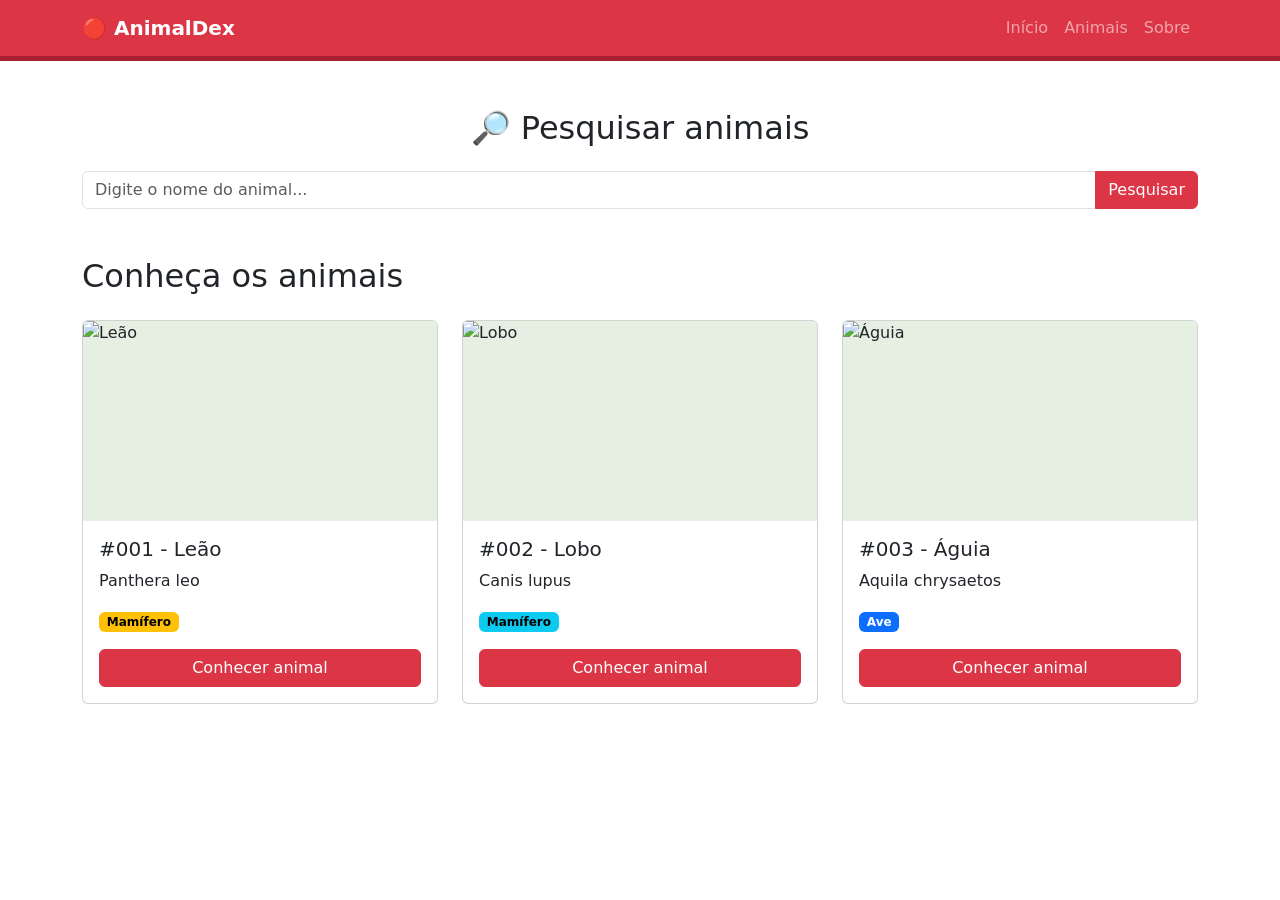
==== index.html @ 1fa8dc2e "salve" ====
<!DOCTYPE html>
<html lang="pt-BR">

<head>
    <meta charset="UTF-8">
    <meta name="viewport" content="width=device-width, initial-scale=1.0">

    <title>AnimalDex | Explore o mundo animal</title>

    <link rel="stylesheet" href="style.css">

    <!-- Fontes -->
    <link rel="preconnect" href="https://fonts.googleapis.com">
    <link rel="preconnect" href="https://fonts.gstatic.com" crossorigin>

    <link
        href="https://fonts.googleapis.com/css2?family=Press+Start+2P&family=Nunito:wght@400;600;700;800;900&display=swap"
        rel="stylesheet">

    <!-- Bootstrap CSS -->
    <link href="https://cdn.jsdelivr.net/npm/bootstrap@5.3.8/dist/css/bootstrap.min.css" rel="stylesheet">

</head>

<body>

    <!-- CABEÇALHO -->

    <nav class="navbar navbar-expand-lg navbar-dark bg-danger">

        <div class="container">

            <a class="navbar-brand fw-bold" href="#">
                🔴 AnimalDex
            </a>

            <button class="navbar-toggler" type="button" data-bs-toggle="collapse" data-bs-target="#menu">

                <span class="navbar-toggler-icon"></span>

            </button>

            <div class="collapse navbar-collapse" id="menu">

                <ul class="navbar-nav ms-auto">

                    <li class="nav-item">
                        <a class="nav-link" href="#">Início</a>
                    </li>

                    <li class="nav-item">
                        <a class="nav-link" href="#animais">Animais</a>
                    </li>

                    <li class="nav-item">
                        <a class="nav-link" href="#sobre">Sobre</a>
                    </li>

                </ul>

            </div>

        </div>

    </nav>

    <div class="container my-5">

    <h2 class="text-center mb-4">
        🔎 Pesquisar animais
    </h2>

    <div class="input-group">

        <input
            type="text"
            class="form-control"
            placeholder="Digite o nome do animal..."
        >

        <button class="btn btn-danger">
            Pesquisar
        </button>

    </div>

</div>

<div class="container my-5" id="animais">

    <h2 class="mb-4">Conheça os animais</h2>

    <div class="row g-4">

        <!-- LEÃO -->

        <div class="col-12 col-md-6 col-lg-4">

            <div class="card h-100">

                <img src="img/leao.png"
                    class="card-img-top"
                    alt="Leão">

                <div class="card-body">

                    <h5 class="card-title">
                        #001 - Leão
                    </h5>

                    <p class="card-text">
                        Panthera leo
                    </p>

                    <span class="badge text-bg-warning">
                        Mamífero
                    </span>

                    <button class="btn btn-danger mt-3 w-100">
                        Conhecer animal
                    </button>

                </div>

            </div>

        </div>


        <!-- LOBO -->

        <div class="col-12 col-md-6 col-lg-4">

            <div class="card h-100">

                <img src="img/lobo.png"
                    class="card-img-top"
                    alt="Lobo">

                <div class="card-body">

                    <h5 class="card-title">
                        #002 - Lobo
                    </h5>

                    <p class="card-text">
                        Canis lupus
                    </p>

                    <span class="badge text-bg-info">
                        Mamífero
                    </span>

                    <button class="btn btn-danger mt-3 w-100">
                        Conhecer animal
                    </button>

                </div>

            </div>

        </div>


        <!-- ÁGUIA -->

        <div class="col-12 col-md-6 col-lg-4">

            <div class="card h-100">

                <img src="img/aguia.png"
                    class="card-img-top"
                    alt="Águia">

                <div class="card-body">

                    <h5 class="card-title">
                        #003 - Águia
                    </h5>

                    <p class="card-text">
                        Aquila chrysaetos
                    </p>

                    <span class="badge text-bg-primary">
                        Ave
                    </span>

                    <button class="btn btn-danger mt-3 w-100">
                        Conhecer animal
                    </button>

                </div>

            </div>

        </div>

    </div>

</div>
    


    <!-- Bootstrap JavaScript -->
    <script src="https://cdn.jsdelivr.net/npm/bootstrap@5.3.8/dist/js/bootstrap.bundle.min.js"></script>
</body>

</html>
---- style.css ----
body {
    background-color: #f2f4ed;
    font-family: 'Nunito', sans-serif;
}

.navbar {
    border-bottom: 5px solid #a91e30;
}

.card {
    border-radius: 15px;
    overflow: hidden;
    transition: 0.3s;
}

.card:hover {
    transform: translateY(-8px);
}

.card-img-top {
    height: 200px;
    object-fit: contain;
    background-color: #e5efe2;
    image-rendering: pixelated;
}

.btn-danger {
    background-color: #dc3545;
}
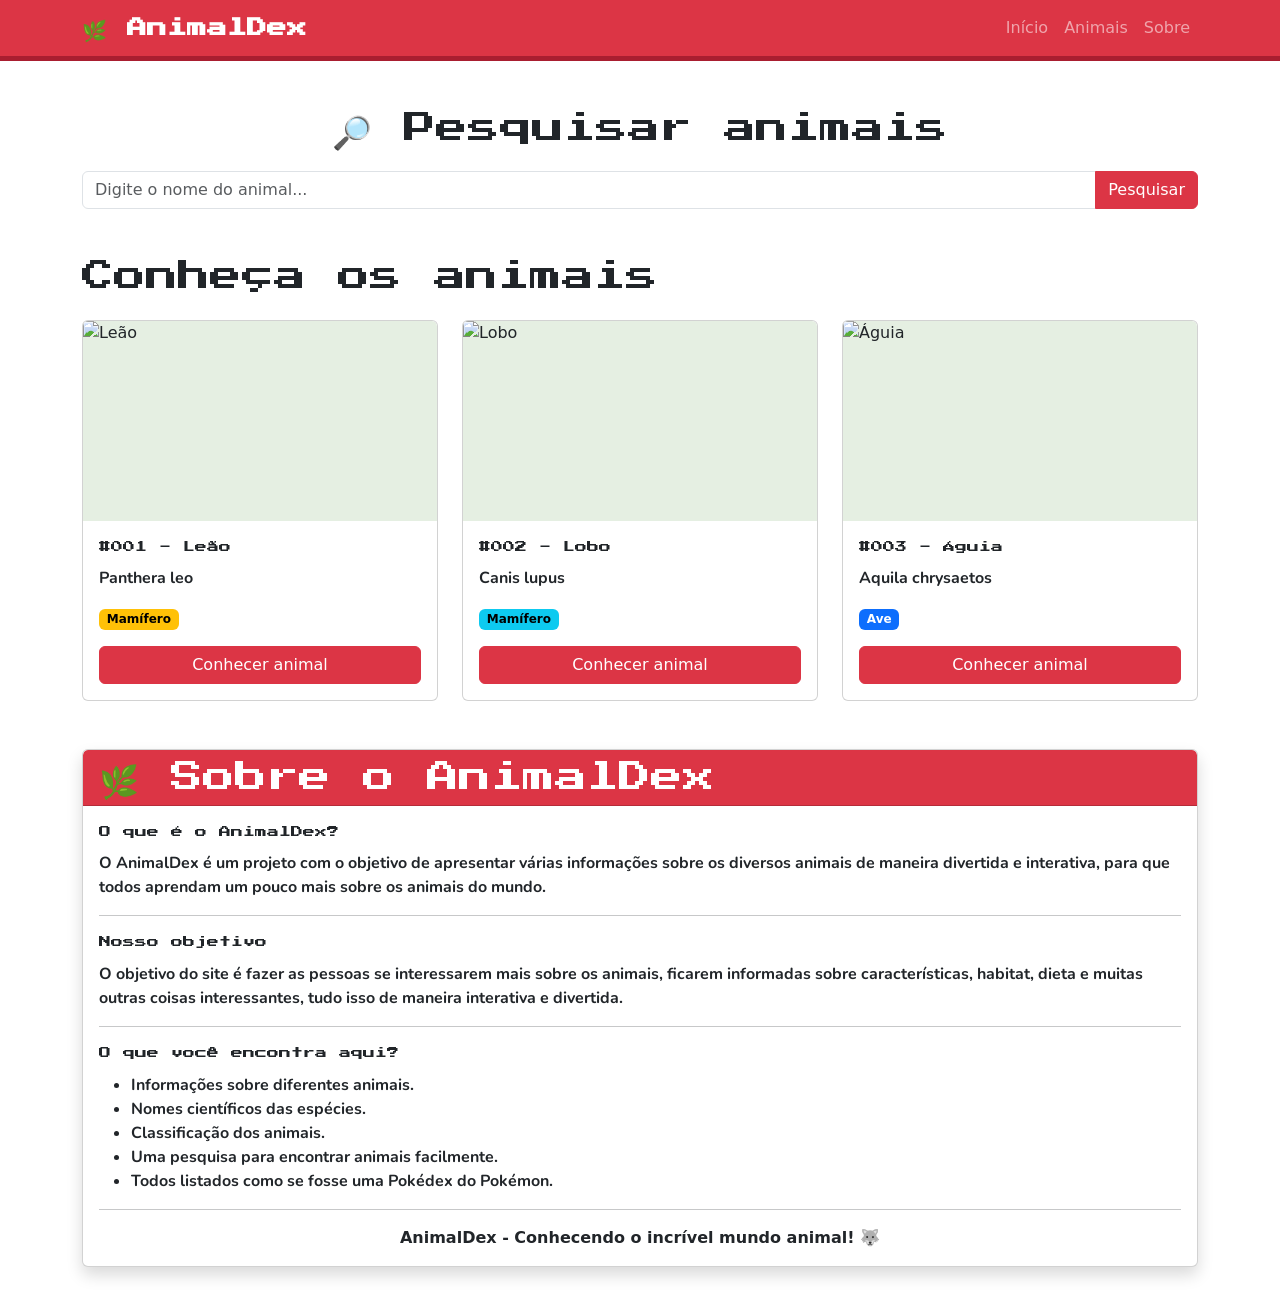
==== commit e3f366ce: "Bagulho daora" ====
--- a/index.html
+++ b/index.html
@@ -9,7 +9,6 @@
 
     <link rel="stylesheet" href="style.css">
 
-    <!-- Fontes -->
     <link rel="preconnect" href="https://fonts.googleapis.com">
     <link rel="preconnect" href="https://fonts.gstatic.com" crossorigin>
 
@@ -17,21 +16,18 @@
         href="https://fonts.googleapis.com/css2?family=Press+Start+2P&family=Nunito:wght@400;600;700;800;900&display=swap"
         rel="stylesheet">
 
-    <!-- Bootstrap CSS -->
     <link href="https://cdn.jsdelivr.net/npm/bootstrap@5.3.8/dist/css/bootstrap.min.css" rel="stylesheet">
 
 </head>
 
 <body>
-
-    <!-- CABEÇALHO -->
-
+    <!--Navegação-->
     <nav class="navbar navbar-expand-lg navbar-dark bg-danger">
 
         <div class="container">
 
             <a class="navbar-brand fw-bold" href="#">
-                🔴 AnimalDex
+                🌿 AnimalDex
             </a>
 
             <button class="navbar-toggler" type="button" data-bs-toggle="collapse" data-bs-target="#menu">
@@ -64,23 +60,17 @@
 
     </nav>
 
+    <!--Pesquisas-->
+
     <div class="container my-5">
 
-    <h2 class="text-center mb-4">
-        🔎 Pesquisar animais
-    </h2>
+    <h2 class="text-center mb-4"> 🔎 Pesquisar animais </h2>
 
     <div class="input-group">
 
-        <input
-            type="text"
-            class="form-control"
-            placeholder="Digite o nome do animal..."
-        >
-
-        <button class="btn btn-danger">
-            Pesquisar
-        </button>
+        <input type="text" class="form-control" placeholder="Digite o nome do animal..." >
+
+        <button class="btn btn-danger"> Pesquisar </button>
 
     </div>
 
@@ -98,27 +88,17 @@
 
             <div class="card h-100">
 
-                <img src="img/leao.png"
-                    class="card-img-top"
-                    alt="Leão">
+                <img src="" class="card-img-top"  alt="Leão">
 
                 <div class="card-body">
 
-                    <h5 class="card-title">
-                        #001 - Leão
-                    </h5>
-
-                    <p class="card-text">
-                        Panthera leo
-                    </p>
-
-                    <span class="badge text-bg-warning">
-                        Mamífero
-                    </span>
-
-                    <button class="btn btn-danger mt-3 w-100">
-                        Conhecer animal
-                    </button>
+                    <h5 class="card-title"> #001 - Leão </h5>
+
+                    <p class="card-text"> Panthera leo  </p>
+
+                    <span class="badge text-bg-warning"> Mamífero  </span>
+
+                    <button class="btn btn-danger mt-3 w-100"> Conhecer animal  </button>
 
                 </div>
 
@@ -133,27 +113,40 @@
 
             <div class="card h-100">
 
-                <img src="img/lobo.png"
-                    class="card-img-top"
-                    alt="Lobo">
+                <img src="" class="card-img-top"  alt="Lobo">
+
+                <div class="card-body"> <h5 class="card-title"> #002 - Lobo </h5>
+
+                    <p class="card-text"> Canis lupus </p>
+
+                    <span class="badge text-bg-info"> Mamífero </span>
+
+                    <button class="btn btn-danger mt-3 w-100"> Conhecer animal </button>
+
+                </div>
+
+            </div>
+
+        </div>
+
+
+        <!-- ÁGUIA -->
+
+        <div class="col-12 col-md-6 col-lg-4">
+
+            <div class="card h-100">
+
+                <img src="" class="card-img-top" alt="Águia">
 
                 <div class="card-body">
 
-                    <h5 class="card-title">
-                        #002 - Lobo
-                    </h5>
-
-                    <p class="card-text">
-                        Canis lupus
-                    </p>
-
-                    <span class="badge text-bg-info">
-                        Mamífero
-                    </span>
-
-                    <button class="btn btn-danger mt-3 w-100">
-                        Conhecer animal
-                    </button>
+                    <h5 class="card-title"> #003 - Águia </h5>
+
+                    <p class="card-text"> Aquila chrysaetos </p>
+
+                    <span class="badge text-bg-primary"> Ave </span>
+
+                    <button class="btn btn-danger mt-3 w-100"> Conhecer animal </button>
 
                 </div>
 
@@ -161,49 +154,70 @@
 
         </div>
 
-
-        <!-- ÁGUIA -->
-
-        <div class="col-12 col-md-6 col-lg-4">
-
-            <div class="card h-100">
-
-                <img src="img/aguia.png"
-                    class="card-img-top"
-                    alt="Águia">
-
-                <div class="card-body">
-
-                    <h5 class="card-title">
-                        #003 - Águia
-                    </h5>
-
-                    <p class="card-text">
-                        Aquila chrysaetos
-                    </p>
-
-                    <span class="badge text-bg-primary">
-                        Ave
-                    </span>
-
-                    <button class="btn btn-danger mt-3 w-100">
-                        Conhecer animal
-                    </button>
-
-                </div>
-
-            </div>
-
-        </div>
+        <!--Colocar mais animais no futuro-->
 
     </div>
 
 </div>
     
-
-
-    <!-- Bootstrap JavaScript -->
-    <script src="https://cdn.jsdelivr.net/npm/bootstrap@5.3.8/dist/js/bootstrap.bundle.min.js"></script>
+    
+<!-- SOBRE -->
+
+<div class="container my-5" id="sobre">
+
+    <div class="card shadow">
+
+        <div class="card-header bg-danger text-white">
+            <h2 class="mb-0">🌿 Sobre o AnimalDex</h2>
+        </div>
+
+        <div class="card-body">
+
+            <h4 class="card-title">O que é o AnimalDex?</h4>
+
+            <p class="card-text">
+                O AnimalDex é um projeto com o objetivo de apresentar
+                várias informações sobre os diversos animais de maneira
+                divertida e interativa, para que todos aprendam um pouco
+                mais sobre os animais do mundo.
+            </p>
+
+            <hr>
+
+            <h4 class="card-title">Nosso objetivo</h4>
+
+            <p class="card-text">
+                O objetivo do site é fazer as pessoas se interessarem
+                mais sobre os animais, ficarem informadas sobre
+                características, habitat, dieta e muitas outras coisas
+                interessantes, tudo isso de maneira interativa e divertida.
+            </p>
+
+            <hr>
+
+            <h4 class="card-title">O que você encontra aqui?</h4>
+
+            <ul class="card-text">
+                <li>Informações sobre diferentes animais.</li>
+                <li>Nomes científicos das espécies.</li>
+                <li>Classificação dos animais.</li>
+                <li>Uma pesquisa para encontrar animais facilmente.</li>
+                <li>Todos listados como se fosse uma Pokédex do Pokémon.</li>
+            </ul>
+
+            <hr>
+
+            <p class="text-center fw-bold mb-0">
+                AnimalDex - Conhecendo o incrível mundo animal! 🐺
+            </p>
+
+        </div>
+
+    </div>
+
+</div>
+
+
 </body>
 
 </html>
--- a/style.css
+++ b/style.css
@@ -5,6 +5,11 @@
 
 .navbar {
     border-bottom: 5px solid #a91e30;
+}
+
+.navbar-brand {
+    font-family: 'Press Start 2P', cursive;
+    font-size: 14px;
 }
 
 .card {
@@ -26,4 +31,26 @@
 
 .btn-danger {
     background-color: #dc3545;
+}
+
+h2 {
+    font-family: 'Press Start 2P', cursive;
+    font-size: 18px;
+    line-height: 1.8;
+}
+
+.card-title {
+    font-family: 'Press Start 2P', cursive;
+    font-size: 12px;
+    line-height: 1.8;
+}
+
+.card-text {
+    font-family: 'Nunito', sans-serif;
+    font-weight: 700;
+}
+
+button {
+    font-family: 'Nunito', sans-serif;
+    font-weight: 800;
 }
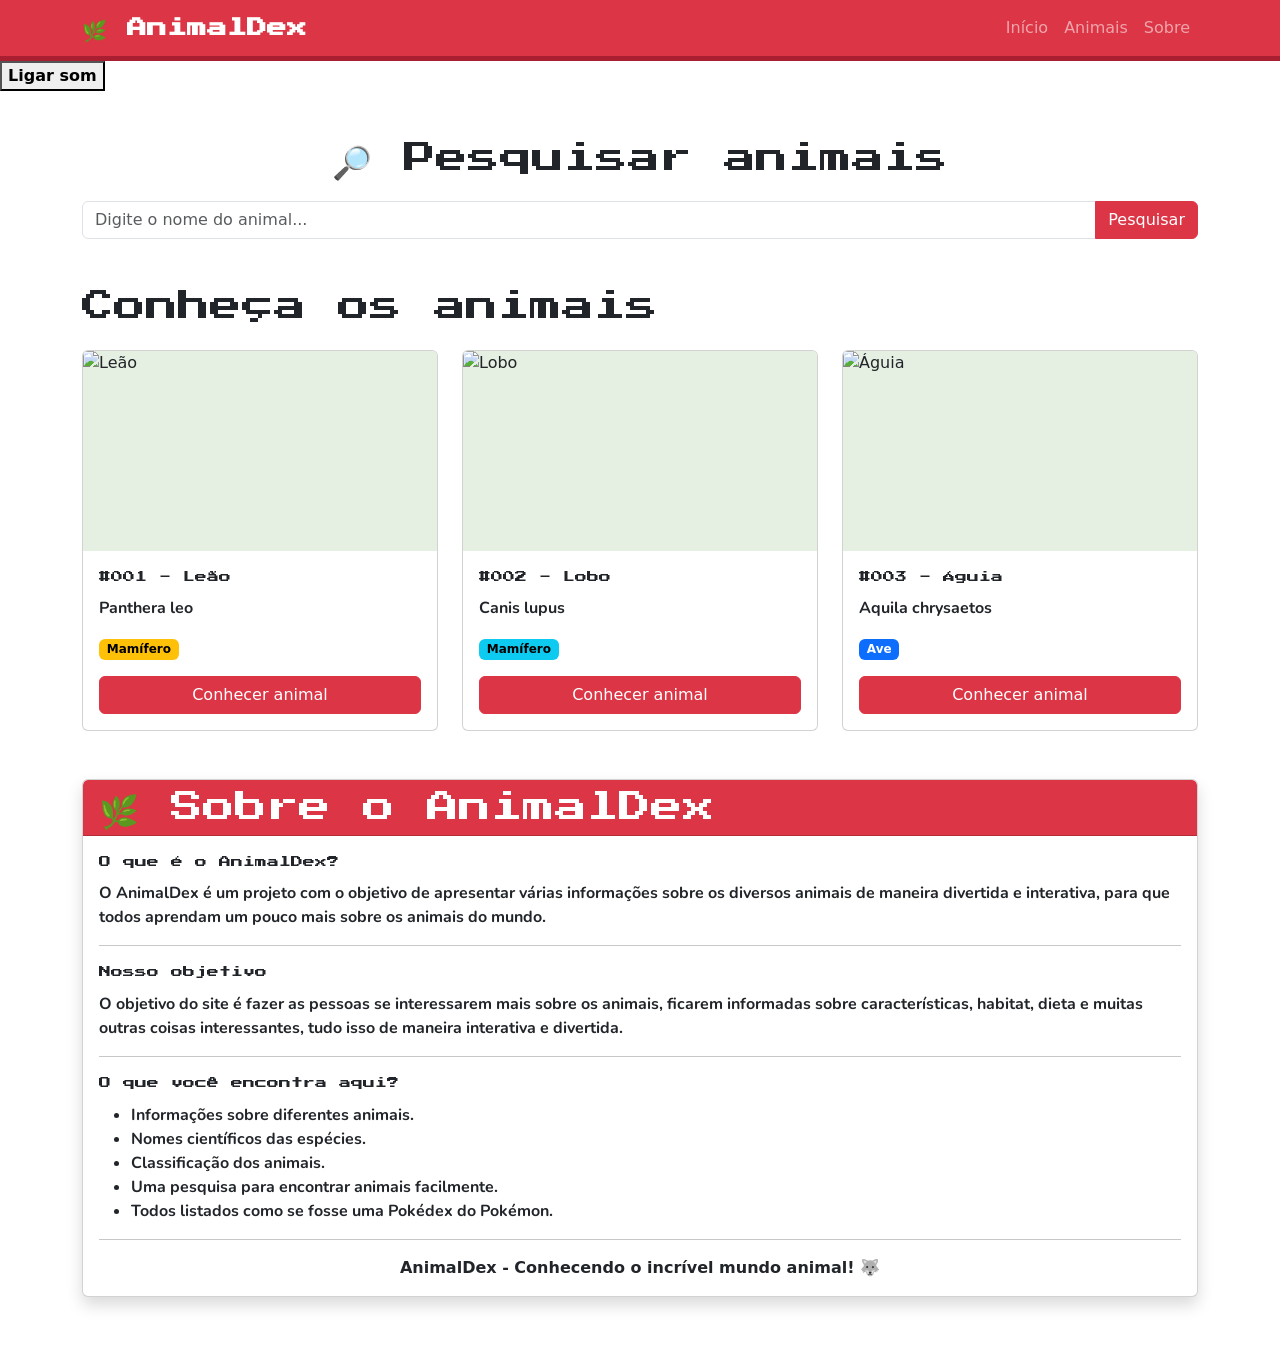
==== commit 82815f1b: "Áudio ambiente e botão para ligar/desligar áudio ambiente" ====
--- a/index.html
+++ b/index.html
@@ -60,6 +60,8 @@
 
     </nav>
 
+    <button id="Desliga" class="btn-som" type="button">Desligar/ligar som</button>
+
     <!--Pesquisas-->
 
     <div class="container my-5">
@@ -68,9 +70,9 @@
 
     <div class="input-group">
 
-        <input type="text" class="form-control" placeholder="Digite o nome do animal..." >
-
-        <button class="btn btn-danger"> Pesquisar </button>
+        <input type="text" class="form-control" id="campoPesquisa" placeholder="Digite o nome do animal..." >
+
+        <button class="btn btn-danger" id="botaoPesquisar"> Pesquisar </button>
 
     </div>
 
@@ -86,7 +88,7 @@
 
         <div class="col-12 col-md-6 col-lg-4">
 
-            <div class="card h-100">
+            <div class="card h-100 animal-card" data-som="SFX_PRESS_AB.wav">
 
                 <img src="" class="card-img-top"  alt="Leão">
 
@@ -111,7 +113,7 @@
 
         <div class="col-12 col-md-6 col-lg-4">
 
-            <div class="card h-100">
+            <div class="card h-100 animal-card" data-som="SFX_PRESS_AB.wav">
 
                 <img src="" class="card-img-top"  alt="Lobo">
 
@@ -134,7 +136,7 @@
 
         <div class="col-12 col-md-6 col-lg-4">
 
-            <div class="card h-100">
+            <div class="card h-100 animal-card" data-som="SFX_PRESS_AB.wav">
 
                 <img src="" class="card-img-top" alt="Águia">
 
@@ -160,7 +162,90 @@
 
 </div>
     
-    
+<!--Script do BootStrap para funcionar no celular-->
+
+<script src="https://jsdelivr.net"></script>
+
+<!--Script para implementar o áudio-->
+
+<script> const cards = document.querySelectorAll('.animal-card');
+let audioAtual = null;
+cards.forEach(card => { 
+    card.addEventListener('mouseenter', () => { 
+        const caminhoSom = card.getAttribute('data-som'); 
+        
+        if(audioAtual){ 
+            audioAtual.pause();
+            audioAtual.currentTime = 0;
+        } 
+        
+        audioAtual = new Audio(caminhoSom);
+        audioAtual.play().catch(() => {
+            console.log("Clique em qualquer lugar da página primeiro para liberar o som.")
+        })
+    }) 
+}) 
+</script>
+
+<audio id="musica-fundo"  src="1-17. Accumula Town.mp3"></audio> 
+
+<script>
+    const audio = document.getElementById("musica-fundo");
+    const botao = document.getElementById("Desliga");
+
+    audio.volume = 0.35;
+    let desligadoPeloUsuario = false;
+
+    function atualizarBotao(){
+        const estaMutado = audio.muted || audio.paused;
+        botao.textContent = estaMutado ? "Ligar som" : "Desligar som";
+        botao.setAttribute("aria-pressed", String(estaMutado));
+    }
+
+    async function tentarTocar() {
+      if (desligadoPeloUsuario) return;
+      try {
+        await audio.play();
+      } catch (err) {
+        // Navegador bloqueou autoplay antes da primeira interação
+      }
+      atualizarBotao();
+    }
+
+    // 1. Tenta iniciar assim que a página carrega
+    window.addEventListener("DOMContentLoaded", tentarTocar);
+
+    // 2. Se o navegador bloqueou, inicia no primeiro clique/tecla/toque do usuário
+    ["pointerdown", "keydown"].forEach((evento) => {
+      document.addEventListener(
+        evento,
+        () => {
+          if (!desligadoPeloUsuario && audio.paused) {
+            tentarTocar();
+          }
+        },
+        { once: true }
+      );
+    });
+
+    // 3. Botão para desligar / ligar o som ambiente
+    botao.addEventListener("click", async () => {
+      if (!audio.paused && !audio.muted) {
+        audio.muted = true;
+        desligadoPeloUsuario = true;
+      } else {
+        desligadoPeloUsuario = false;
+        audio.muted = false;
+        try {
+          await audio.play();
+        } catch (err) {
+          // Falha ao reproduzir
+        }
+      }
+      atualizarBotao();
+    });
+</script>
+
 <!-- SOBRE -->
 
 <div class="container my-5" id="sobre">
@@ -217,7 +302,7 @@
 
 </div>
 
-
+<script src="script.js"></script>
 </body>
 
 </html>
--- a/style.css
+++ b/style.css
@@ -53,4 +53,40 @@
 button {
     font-family: 'Nunito', sans-serif;
     font-weight: 800;
-}+}
+
+.cadastro-container {
+min-height: 85vh;
+}
+
+.cadastro-card {
+width: 100%;
+max-width: 450px;
+border: none;
+border-radius: 12px;
+overflow: hidden;
+}
+
+.cadastro-card .card-header {
+padding: 20px;
+}
+
+.cadastro-card .card-header h3 {
+font-family: 'Press Start 2P', cursive;
+font-size: 18px;
+}
+
+.cadastro-card .form-control {
+padding: 12px;
+}
+
+.cadastro-card .btn {
+padding: 12px;
+font-weight: bold;
+}
+
+btn-som {
+      padding: 10px 16px;
+      font-size: 14px;
+      cursor: pointer;
+    }
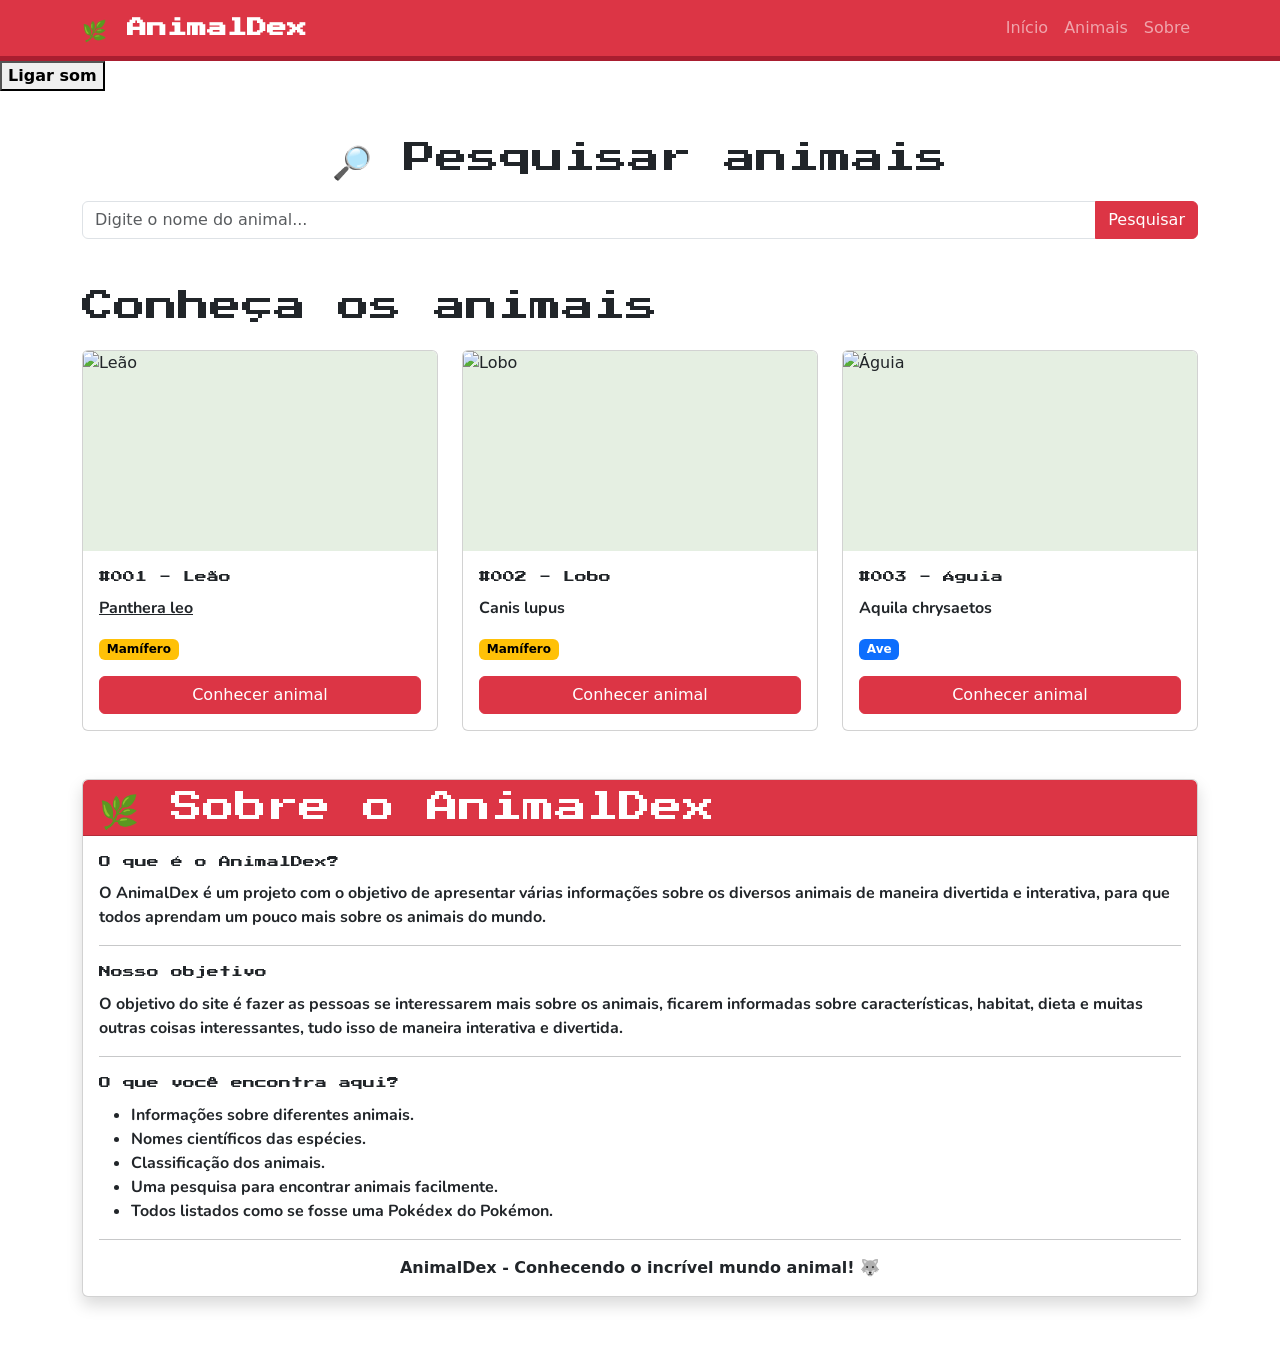
==== commit 8a5f88bf: "Alterei a música de fundo para repetir indefinidamente" ====
--- a/index.html
+++ b/index.html
@@ -96,7 +96,7 @@
 
                     <h5 class="card-title"> #001 - Leão </h5>
 
-                    <p class="card-text"> Panthera leo  </p>
+                    <p class="card-text"> <u>Panthera leo</u>  </p>
 
                     <span class="badge text-bg-warning"> Mamífero  </span>
 
@@ -121,7 +121,7 @@
 
                     <p class="card-text"> Canis lupus </p>
 
-                    <span class="badge text-bg-info"> Mamífero </span>
+                    <span class="badge text-bg-warning"> Mamífero </span>
 
                     <button class="btn btn-danger mt-3 w-100"> Conhecer animal </button>
 
@@ -180,6 +180,7 @@
         } 
         
         audioAtual = new Audio(caminhoSom);
+        audioAtual.volume = 0.3;
         audioAtual.play().catch(() => {
             console.log("Clique em qualquer lugar da página primeiro para liberar o som.")
         })
@@ -187,13 +188,13 @@
 }) 
 </script>
 
-<audio id="musica-fundo"  src="1-17. Accumula Town.mp3"></audio> 
+<audio id="musica-fundo"  src="1-17. Accumula Town.mp3" loop preload="auto"></audio> 
 
 <script>
     const audio = document.getElementById("musica-fundo");
     const botao = document.getElementById("Desliga");
 
-    audio.volume = 0.35;
+    audio.volume = 0.40;
     let desligadoPeloUsuario = false;
 
     function atualizarBotao(){
